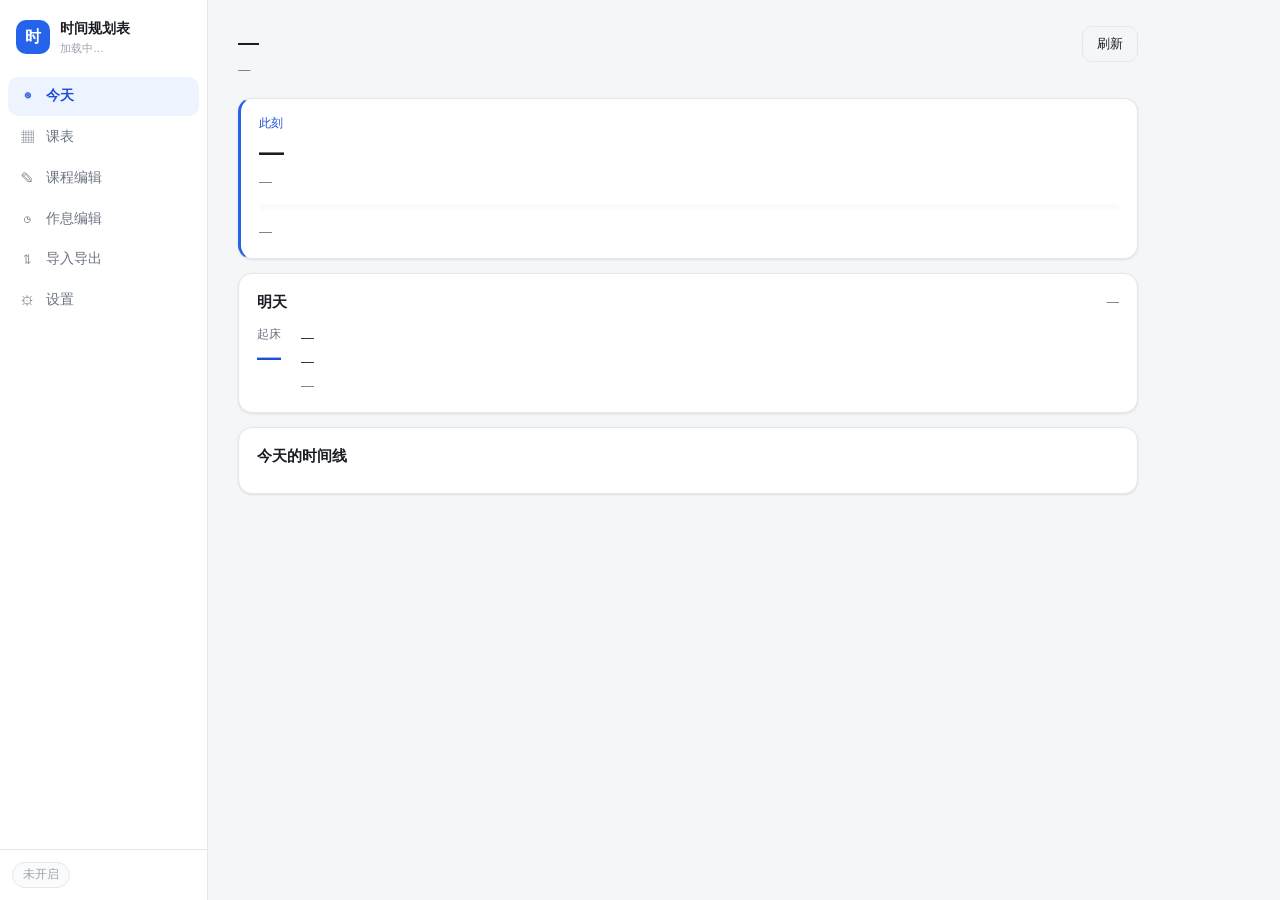
==== app/web/index.html @ 0237346d "新增：界面主题三档（跟随系统 / 始终浅色 / 始终深色） 设置页多一张「外观」卡片。之前只有「跟随系统」一条路（CSS 的 @media (prefers-color-scheme: dark)），" ====
<!DOCTYPE html>
<html lang="zh-CN">
<head>
  <meta charset="UTF-8">
  <meta name="viewport" content="width=device-width, initial-scale=1.0">
  <title>时间规划表</title>
  <link rel="stylesheet" href="style.css">
  <script>
    /* 主题的**强制档**。跟随系统是纯 CSS（@media）就成立的；只有当用户在
       设置里选了「始终浅色 / 始终深色」，才需要把这个决定推到 <html data-theme>
       上（见 style.css 顶部那段说明）。

       为什么写成「等着被调」而不是这里自己去读设置：读设置要跨桥调后端，
       那是异步的，赶不上首次绘制。所以改成 Python 在窗口就绪后调一次
       （main.py 的 _apply_theme）。

       ⚠️ 代价说清楚：选了强制档的话，启动瞬间会有一次几十毫秒的换色
       （先按系统画，再切到强制的那一档）。用「跟随系统」的人一次都不会闪 ——
       那条路完全是 CSS，不经过这里。 */
    window.__applyTheme = function (t) {
      if (t === 'light' || t === 'dark') {
        document.documentElement.setAttribute('data-theme', t);
      }
    };
  </script>
</head>
<body>

<!-- ============ 左侧导航 ============ -->
<aside class="sidebar">
  <div class="brand">
    <div class="brand-mark">时</div>
    <div class="brand-text">
      <strong>时间规划表</strong>
      <span id="brandSub">加载中…</span>
    </div>
  </div>

  <nav class="nav">
    <button class="nav-item active" data-page="today">
      <span class="nav-icon">◉</span><span>今天</span>
    </button>
    <button class="nav-item" data-page="week">
      <span class="nav-icon">▦</span><span>课表</span>
    </button>
    <button class="nav-item" data-page="courses">
      <span class="nav-icon">✎</span><span>课程编辑</span>
    </button>
    <button class="nav-item" data-page="templates">
      <span class="nav-icon">◷</span><span>作息编辑</span>
    </button>
    <button class="nav-item" data-page="data">
      <span class="nav-icon">⇅</span><span>导入导出</span>
    </button>
    <button class="nav-item" data-page="settings">
      <span class="nav-icon">⚙</span><span>设置</span>
    </button>
  </nav>

  <div class="sidebar-foot">
    <div class="pill" id="statusPill">未开启</div>
  </div>
</aside>

<!-- ============ 右侧内容 ============ -->
<main class="content">

  <!-- ---------- 今天 ---------- -->
  <section class="page active" id="page-today">
    <header class="page-head">
      <div>
        <h1 id="todayDate">—</h1>
        <p class="sub" id="todaySub">—</p>
      </div>
      <button class="btn ghost" id="btnRefreshToday">刷新</button>
    </header>

    <div class="card now-card">
      <div class="now-label">此刻</div>
      <div class="now-title" id="nowTitle">—</div>
      <div class="now-meta" id="nowMeta">—</div>
      <div class="progress"><div class="progress-fill" id="nowProgress"></div></div>
      <div class="now-next" id="nowNext">—</div>
    </div>

    <div class="card">
      <div class="card-head">
        <h2>明天</h2>
        <span class="sub" id="tomorrowHead">—</span>
      </div>
      <div class="tomorrow">
        <div class="wake">
          <span class="wake-label">起床</span>
          <span class="wake-time" id="tomorrowWake">—</span>
        </div>
        <div class="tomorrow-lines">
          <div id="tomorrowFirst">—</div>
          <div id="tomorrowCourses">—</div>
          <div class="dim" id="tomorrowLast">—</div>
        </div>
      </div>
    </div>

    <div class="card">
      <div class="card-head"><h2>今天的时间线</h2></div>
      <div class="timeline" id="timeline"></div>
    </div>
  </section>

  <!-- ---------- 课表 ---------- -->
  <section class="page" id="page-week">
    <header class="page-head">
      <div>
        <h1 id="weekTitle">—</h1>
        <p class="sub" id="weekRange">—</p>
      </div>
      <div class="week-nav">
        <button class="btn ghost" id="prevWeek">← 上一周</button>
        <button class="btn ghost" id="curWeek">回到本周</button>
        <button class="btn ghost" id="nextWeek">下一周 →</button>
      </div>
    </header>

    <div class="card">
      <div class="day-hints" id="dayHints"></div>
      <table class="grid" id="weekGrid"></table>
      <p class="hint">点有课的格子可以看完整周次和教室。空白表示这一周不上这门课。</p>
    </div>
  </section>

  <!-- ---------- 课程编辑 ---------- -->
  <section class="page" id="page-courses">
    <header class="page-head">
      <div>
        <h1>课程编辑</h1>
        <p class="sub">在这里改课表会直接写进数据文件，等价于手改 JSON，但不用记格式</p>
      </div>
      <div class="row-gap">
        <button class="btn primary" id="addCourse">+ 添加课程</button>
        <button class="btn ghost danger" id="clearCourses">清空全部</button>
        <button class="btn ghost" id="resetCourses">恢复内置</button>
      </div>
    </header>
    <div class="card">
      <div class="course-list" id="courseList"></div>
    </div>
  </section>

  <!-- ---------- 作息编辑 ---------- -->
  <section class="page" id="page-templates">
    <header class="page-head">
      <div>
        <h1>作息编辑</h1>
        <p class="sub">每一格就是一天里的一个时段。改完立刻生效，悬浮窗和今天页都会跟着变</p>
      </div>
      <button class="btn ghost" id="resetTemplates">恢复内置模板</button>
    </header>

    <div class="card">
      <div class="type-tabs" id="typeTabs"></div>
      <div class="type-info" id="typeInfo"></div>
      <div class="row-gap" style="margin-bottom: 10px;">
        <button class="btn primary" id="changeWake">改起床时间</button>
        <span class="hint" style="margin: 0; align-self: center;">
          「睡觉」和「起床、洗漱」是两格，用这个按钮一次改好
        </span>
      </div>
      <div class="block-list" id="blockList"></div>
      <button class="btn primary block-add" id="addBlock">+ 添加一格</button>
    </div>
  </section>

  <!-- ---------- 数据 ---------- -->
  <section class="page" id="page-data">
    <header class="page-head">
      <div>
        <h1>导入导出</h1>
        <p class="sub">数据是标准 JSON，手机版和电脑版通用</p>
      </div>
      <button class="btn ghost" id="openFolder">打开数据文件夹</button>
    </header>

    <div class="card">
      <h2>导出</h2>
      <p class="sub">导出后可以发给同学、备份，或者用文本编辑器改</p>
      <div class="row-gap">
        <button class="btn primary" id="exportSimple">导出课表</button>
        <button class="btn" id="exportFull">导出课表 + 作息模板</button>
        <button class="btn" id="copyJson">复制到剪贴板</button>
      </div>
    </div>

    <div class="card">
      <h2>导入</h2>
      <p class="sub">支持手机版导出的文件。导入前会先显示预览，确认后才写入</p>
      <div class="row-gap">
        <button class="btn primary" id="importFile">选择文件导入</button>
      </div>
    </div>

    <div class="card">
      <div class="card-head">
        <h2>不会写 JSON？让 AI 替你转</h2>
      </div>
      <p class="sub">
        提示词里已经填好了你当前的学期信息（名称、第 1 周周一、总周数），
        所以 AI 不会在这些地方猜错 —— 这些值错了，整张表的时间会全部错位。
      </p>
      <div class="row-gap">
        <button class="btn primary" id="copyPromptCourse">复制「课表」提示词</button>
        <button class="btn" id="copyPromptTemplate">复制「作息模板」提示词</button>
        <button class="btn" id="copyPromptFix">复制「报错修复」提示词</button>
      </div>
      <p class="hint">
        用法：复制提示词 → 贴给豆包 / DeepSeek / Kimi / ChatGPT →
        再把课表截图或文件一起发过去 → 它吐出的 JSON 存成 .json 文件 → 用上面的「选择文件导入」。
      </p>
    </div>
  </section>

  <!-- ---------- 设置 ---------- -->
  <section class="page" id="page-settings">
    <header class="page-head">
      <div>
        <h1>设置</h1>
        <p class="sub">学期信息、提醒、悬浮窗</p>
      </div>
    </header>

    <div class="card">
      <div class="card-head">
        <h2>外观</h2>
      </div>
      <div class="field-row">
        <label>主题</label>
        <select id="themePick" class="input">
          <option value="system">跟随系统</option>
          <option value="light">始终浅色</option>
          <option value="dark">始终深色</option>
        </select>
      </div>
      <p class="hint" id="themeHint">
        切换后要重启程序才生效。原因是悬浮窗和提示条的窗口底色只能在启动时定，
        中途改的话，四个圆角处会露出一圈反色的边。
      </p>
    </div>

    <div class="card">
      <div class="card-head">
        <h2>桌面悬浮窗</h2>
        <label class="switch"><input type="checkbox" id="swBall"><span></span></label>
      </div>
      <p class="sub">
        在桌面角落显示一块小卡片，随时看得到此刻在做什么、还剩多久。
      </p>
      <p class="sub" style="margin-top:8px">
        <strong>贴边自动隐藏：</strong>把卡片拖到屏幕边缘松手，它会缩成一个小方块，
        只留一个箭头在外面。鼠标移上去自动滑出来，移开又缩回去 —— 平时完全不占地方。
      </p>
      <p class="hint" style="margin-top:6px">
        · 拖到任意位置 · 单击卡片打开主窗口 · 想取消隐藏就把卡片从边缘拖回来
      </p>
    </div>

    <div class="card">
      <div class="card-head">
        <h2>课前提醒</h2>
        <div class="stepper">
          <button class="btn ghost" data-lead="-1">−</button>
          <span id="leadValue">关闭</span>
          <button class="btn ghost" data-lead="1">+</button>
        </div>
      </div>
      <p class="sub">每节课开始前若干分钟提醒一次。0 表示关闭。</p>
    </div>

    <div class="card">
      <h2>学期</h2>
      <div class="field-row">
        <label>学期名称</label>
        <input type="text" id="termName" class="input">
      </div>
      <div class="field-row">
        <label>第 1 周的周一</label>
        <input type="date" id="termStart" class="input">
      </div>
      <div class="field-row">
        <label>总周数</label>
        <input type="number" id="termWeeks" class="input" min="1" max="30">
      </div>
      <p class="hint" id="termHint"></p>
      <button class="btn primary" id="saveTerm">保存学期设置</button>
    </div>

    <div class="card">
      <div class="card-head">
        <h2>启用哪些日型</h2>
        <button class="btn ghost" id="resetDayTypes">恢复默认</button>
      </div>
      <p class="sub">
        程序每天按日历算出「今天是哪种日」，再从下面<strong>勾选的</strong>日型里挑一套模板。
        没勾的那种会落到「回落到」选的那一套上。
      </p>
      <div class="daytype-list" id="dayTypeList"></div>
      <div class="field-row">
        <label>回落到</label>
        <select id="dayTypeFallback" class="input"></select>
      </div>
      <p class="hint" id="dayTypeHint"></p>
      <button class="btn primary" id="saveDayTypes">保存日型设置</button>
    </div>

    <div class="card">
      <h2>关于</h2>
      <p class="sub">
        时间规划表 · 电脑版 v1.0<br>
        数据格式 timetable v3 —— 与手机版通用<br>
        所有数据存在本机，不联网、不上传
      </p>
    </div>
  </section>

</main>

<!-- ============ 弹窗 ============ -->
<div class="modal-mask" id="modalMask">
  <div class="modal">
    <h3 id="modalTitle">标题</h3>
    <div class="modal-body" id="modalBody"></div>
    <div class="modal-actions" id="modalActions"></div>
  </div>
</div>

<div class="toast" id="toast"></div>

<!-- 加载顺序有讲究，别随手调换：
       · core.js 必须最先 —— app.js 顶层就调了 jslog(...)
       · app.js 必须最后 —— 它的 boot() 可能在自己这一行就立刻执行
         （window.pywebview 已就绪的那条路径），那时六个页面的渲染函数
         必须已经定义好，否则 renderToday is not defined。
       · 中间六个 page 文件彼此独立，顺序随意。 -->
<script src="core.js"></script>
<script src="page-today.js"></script>
<script src="page-week.js"></script>
<script src="page-courses.js"></script>
<script src="page-templates.js"></script>
<script src="page-data.js"></script>
<script src="page-settings.js"></script>
<script src="app.js"></script>
</body>
</html>
---- app/web/style.css ----
/* ==========================================================================
   时间规划表 · 电脑版 样式

   设计原则（这几条决定了它看起来像不像「现代软件」）：

   1. 用 CSS 变量集中管颜色。改主题只改一处 —— 这也是你学过的 var(--x)。
   2. 系统字体栈。Windows 上用「微软雅黑」，Mac 上用苹方，不下载字体文件。
   3. 层次靠「背景色差 + 1px 描边」拉开，不靠重阴影。阴影多了显脏。
   4. 圆角统一 10px / 14px 两档。**统一比好看更重要** ——
      到处用不同的圆角，是最容易让界面显得廉价的细节。
   5. 过渡只用在 0.15s 的短交互上。动画长了就拖沓。
   ========================================================================== */

/* ============================ 主题 ============================
   三档：跟随系统 / 始终浅色 / 始终深色（设置页里选）。

   怎么切换的：跟随系统靠 `@media (prefers-color-scheme: dark)`，
   强制档靠 `<html data-theme="light|dark">`（启动时由 Python 推过来，
   见 core.js 的 `__applyTheme`）。

   ⚠️ 为什么**不用 JS 无条件去设 data-theme**：那样一旦 JS 没跑起来
   （语法错、脚本 404），界面就整个没了颜色 —— 而这个项目最怕的就是
   那种静默失效。现在这样，最常用的「跟随系统」纯 CSS 就成立，
   JS 挂了顶多是强制档不生效、退回跟随系统。

   ⚠️ 为什么深色那套要写两遍：`@media` 里的选择器没法和外面的合并成
   一条规则。写两遍难看，但两处的值必须一模一样 —— 改一处漏一处就是
   「强制深色和跟随系统的深色长得不一样」。 */

:root {
  --bg:            #f5f6f8;
  --surface:       #ffffff;
  --surface-2:     #fafbfc;
  --border:        #e4e7ec;
  --text:          #1a1d23;
  --text-dim:      #6b7280;
  --text-faint:    #9ca3af;
  --accent:        #2563eb;
  --accent-soft:   #eef4ff;
  --accent-text:   #1d4ed8;
  --danger:        #dc2626;
  --shadow:        0 1px 2px rgba(16, 24, 40, .04), 0 1px 3px rgba(16, 24, 40, .06);
}

/* 和颜色无关的，只写这一处 */
:root {
  --radius:        10px;
  --radius-lg:     14px;
  --sidebar-w:     208px;
}

/* 深色其一：跟随系统。`[data-theme='light']` 排除掉「用户强制了浅色」。 */
@media (prefers-color-scheme: dark) {
  :root:not([data-theme='light']) {
    --bg:          #0f1115;
    --surface:     #181b21;
    --surface-2:   #1f232a;
    --border:      #2a2f38;
    --text:        #e8eaed;
    --text-dim:    #9aa1ac;
    --text-faint:  #6b7280;
    --accent:      #60a5fa;
    --accent-soft: #1a2740;
    --accent-text: #93c5fd;
    --danger:      #f87171;
    --shadow:      0 1px 2px rgba(0, 0, 0, .3);
  }
}

/* 深色其二：设置里选了「始终深色」。
   多带一个属性选择器把优先级抬到 (0,2,0)，压过上面 :root 的 (0,1,0)。 */
:root[data-theme='dark'] {
  --bg:          #0f1115;
  --surface:     #181b21;
  --surface-2:   #1f232a;
  --border:      #2a2f38;
  --text:        #e8eaed;
  --text-dim:    #9aa1ac;
  --text-faint:  #6b7280;
  --accent:      #60a5fa;
  --accent-soft: #1a2740;
  --accent-text: #93c5fd;
  --danger:      #f87171;
  --shadow:      0 1px 2px rgba(0, 0, 0, .3);
}

/* 始终浅色：把上面的媒体查询排除掉就够了，值不用再写一遍。 */

* { box-sizing: border-box; margin: 0; padding: 0; }

body {
  display: flex;
  height: 100vh;
  overflow: hidden;
  background: var(--bg);
  color: var(--text);
  font-family: -apple-system, BlinkMacSystemFont, "Segoe UI",
               "Microsoft YaHei", "PingFang SC", "Hiragino Sans GB",
               "Helvetica Neue", Arial, sans-serif;
  font-size: 14px;
  line-height: 1.55;
  -webkit-font-smoothing: antialiased;
}

/* ============================ 侧边栏 ============================ */

.sidebar {
  width: var(--sidebar-w);
  flex: 0 0 var(--sidebar-w);
  display: flex;
  flex-direction: column;
  background: var(--surface);
  border-right: 1px solid var(--border);
}

.brand {
  display: flex;
  align-items: center;
  gap: 10px;
  padding: 18px 16px 14px;
}

.brand-mark {
  width: 34px; height: 34px;
  flex: 0 0 34px;
  display: grid;
  place-items: center;
  border-radius: var(--radius);
  background: var(--accent);
  color: #fff;
  font-weight: 700;
  font-size: 16px;
}

.brand-text { display: flex; flex-direction: column; min-width: 0; }
.brand-text strong { font-size: 14px; }
.brand-text span { font-size: 11px; color: var(--text-faint); }

.nav { flex: 1; padding: 6px 8px; overflow-y: auto; }

.nav-item {
  width: 100%;
  display: flex;
  align-items: center;
  gap: 10px;
  padding: 9px 10px;
  margin-bottom: 2px;
  border: 0;
  border-radius: var(--radius);
  background: transparent;
  color: var(--text-dim);
  font: inherit;
  font-size: 13.5px;
  text-align: left;
  cursor: pointer;
  transition: background .15s, color .15s;
}

.nav-item:hover { background: var(--surface-2); color: var(--text); }

.nav-item.active {
  background: var(--accent-soft);
  color: var(--accent-text);
  font-weight: 600;
}

.nav-icon { width: 18px; text-align: center; font-size: 13px; opacity: .85; }

.sidebar-foot { padding: 12px; border-top: 1px solid var(--border); }

.pill {
  display: inline-block;
  padding: 3px 10px;
  border-radius: 999px;
  background: var(--surface-2);
  border: 1px solid var(--border);
  color: var(--text-faint);
  font-size: 11.5px;
}

.pill.on {
  background: var(--accent-soft);
  border-color: transparent;
  color: var(--accent-text);
}

/* ============================ 内容区 ============================ */

.content { flex: 1; overflow-y: auto; padding: 26px 30px 60px; }

.page { display: none; max-width: 900px; }
.page.active { display: block; }

.page-head {
  display: flex;
  align-items: flex-start;
  justify-content: space-between;
  gap: 16px;
  margin-bottom: 18px;
}

h1 { font-size: 21px; font-weight: 650; letter-spacing: -.2px; }
h2 { font-size: 15px; font-weight: 600; }
.sub { color: var(--text-dim); font-size: 12.5px; margin-top: 2px; }
.hint { color: var(--text-faint); font-size: 12px; margin-top: 10px; line-height: 1.7; }
.dim { color: var(--text-dim); }

/* 提示语里的警告态（比如「一种日型都没勾」） */
.hint.warn { color: var(--danger, #dc2626); }

/* ---------------- 日型勾选列表 ---------------- */

.daytype-list {
  display: flex;
  flex-direction: column;
  gap: 6px;
  margin-top: 12px;
}

.daytype-item {
  display: flex;
  align-items: center;
  gap: 10px;
  padding: 9px 12px;
  border: 1px solid var(--border);
  border-radius: var(--radius);
  background: var(--surface-2);
  cursor: pointer;
}

.daytype-item:hover { border-color: var(--accent); }

.daytype-item input[type="checkbox"] {
  flex: 0 0 auto;
  width: 15px;
  height: 15px;
  accent-color: var(--accent);
  cursor: pointer;
}

.daytype-text { flex: 1; min-width: 0; }

.daytype-name { font-size: 13px; font-weight: 600; }

.daytype-wake {
  font-size: 11.5px;
  color: var(--text-dim);
  margin-top: 2px;
  font-variant-numeric: tabular-nums;
}

/* 「当前回落」那个小标记 */
.daytype-badge {
  flex: 0 0 auto;
  font-size: 11px;
  padding: 2px 8px;
  border-radius: 999px;
  background: var(--accent-soft);
  color: var(--accent-text);
  border: 1px solid var(--accent);
}

/* ---------------- 卡片 ---------------- */

.card {
  background: var(--surface);
  border: 1px solid var(--border);
  border-radius: var(--radius-lg);
  padding: 16px 18px;
  margin-bottom: 14px;
  box-shadow: var(--shadow);
}

.card-head {
  display: flex;
  align-items: center;
  justify-content: space-between;
  gap: 12px;
  margin-bottom: 4px;
}

.card > h2 { margin-bottom: 4px; }
.card > .sub + * { margin-top: 12px; }

/* ---------------- 此刻卡片 ---------------- */

.now-card { border-left: 3px solid var(--accent); }

.now-label {
  font-size: 11.5px;
  color: var(--accent-text);
  letter-spacing: .3px;
  margin-bottom: 4px;
}

.now-title { font-size: 25px; font-weight: 650; letter-spacing: -.3px; line-height: 1.25; }
.now-meta { color: var(--text-dim); font-size: 13px; margin-top: 4px; }
.now-next { color: var(--text-dim); font-size: 13px; margin-top: 12px; }

.progress {
  height: 6px;
  margin-top: 12px;
  border-radius: 999px;
  background: var(--surface-2);
  overflow: hidden;
}

.progress-fill {
  height: 100%;
  width: 0;
  border-radius: 999px;
  background: var(--accent);
  transition: width .4s ease;
}

/* ---------------- 明日预告 ---------------- */

.tomorrow { display: flex; gap: 20px; align-items: flex-start; margin-top: 12px; }
.wake { display: flex; flex-direction: column; flex: 0 0 auto; }
.wake-label { font-size: 11.5px; color: var(--text-dim); }
.wake-time { font-size: 24px; font-weight: 650; color: var(--accent-text); line-height: 1.2; }
.tomorrow-lines { display: flex; flex-direction: column; gap: 4px; font-size: 13px; padding-top: 2px; }

/* ---------------- 时间线 ---------------- */

.timeline { display: flex; flex-direction: column; margin-top: 10px; }

.tl-row {
  display: flex;
  gap: 12px;
  padding: 9px 10px;
  border-radius: var(--radius);
  transition: background .15s;
}

.tl-row:hover { background: var(--surface-2); }

.tl-row.now {
  background: var(--accent-soft);
  box-shadow: inset 0 0 0 1px var(--accent);
}

.tl-time {
  flex: 0 0 52px;
  display: flex;
  flex-direction: column;
  font-variant-numeric: tabular-nums;
}

.tl-start { font-size: 13px; font-weight: 600; }
.tl-end { font-size: 11.5px; color: var(--text-faint); }

.tl-bar { flex: 0 0 3px; border-radius: 2px; background: var(--border); }

.tl-body { flex: 1; min-width: 0; }
.tl-title { font-size: 14px; }
.tl-note { font-size: 12px; color: var(--text-dim); margin-top: 1px; }

.tl-side {
  flex: 0 0 auto;
  display: flex;
  flex-direction: column;
  align-items: flex-end;
  gap: 3px;
}

.tl-chip {
  padding: 1px 7px;
  border-radius: 999px;
  background: var(--surface-2);
  border: 1px solid var(--border);
  font-size: 11px;
  color: var(--text-dim);
  white-space: nowrap;
}

.tl-place { font-size: 11.5px; color: var(--accent-text); white-space: nowrap; }

/* ---------------- 课表网格 ---------------- */

.week-nav { display: flex; gap: 6px; }

.day-hints {
  display: flex;
  gap: 8px;
  flex-wrap: wrap;
  margin-bottom: 12px;
  font-size: 12px;
  color: var(--text-dim);
}

.day-hints span {
  padding: 2px 9px;
  border-radius: 999px;
  background: var(--surface-2);
  border: 1px solid var(--border);
}

.grid { width: 100%; border-collapse: separate; border-spacing: 4px; table-layout: fixed; }

.grid th {
  padding: 5px 2px;
  font-size: 12px;
  font-weight: 600;
  color: var(--text-dim);
  text-align: center;
}

.grid td { vertical-align: middle; }

.grid .col-time {
  width: 76px;
  padding: 6px 2px;
  text-align: center;
  font-size: 10.5px;
  line-height: 1.5;
  color: var(--text-dim);
  background: var(--surface-2);
  border-radius: var(--radius);
  font-variant-numeric: tabular-nums;
}

.grid td.cell { height: 68px; padding: 0; }

.cell-inner {
  height: 100%;
  display: flex;
  flex-direction: column;
  align-items: center;
  justify-content: center;
  gap: 1px;
  border-radius: 8px;
  background: var(--surface-2);
  border: 1px solid transparent;
  text-align: center;
  padding: 4px;
  overflow: hidden;
}

.cell-inner.has {
  background: var(--accent-soft);
  border-color: var(--accent);
  color: var(--accent-text);
  cursor: pointer;
  transition: filter .15s;
}

.cell-inner.has:hover { filter: brightness(.96); }

.cell-name {
  font-size: 11px;
  font-weight: 600;
  line-height: 1.25;
  display: -webkit-box;
  -webkit-line-clamp: 2;
  -webkit-box-orient: vertical;
  overflow: hidden;
}

.cell-place { font-size: 10px; opacity: .8; }

/* ---------------- 列表 ---------------- */

.course-list, .block-list { display: flex; flex-direction: column; gap: 6px; margin-top: 10px; }

.row {
  display: flex;
  align-items: center;
  gap: 12px;
  padding: 10px 12px;
  border: 1px solid var(--border);
  border-radius: var(--radius);
  background: var(--surface-2);
}

.row.off { opacity: .45; }

.row-main { flex: 1; min-width: 0; }
.row-title { font-size: 13.5px; font-weight: 600; }
.row-sub { font-size: 11.5px; color: var(--text-dim); margin-top: 1px; }
.row-actions { display: flex; gap: 4px; flex: 0 0 auto; }

.row-time {
  flex: 0 0 66px;
  font-size: 12px;
  font-variant-numeric: tabular-nums;
  color: var(--text-dim);
  line-height: 1.4;
}

.kind-dot {
  flex: 0 0 4px;
  align-self: stretch;
  border-radius: 2px;
  background: var(--border);
}

/* ---------------- 作息类型标签 ---------------- */

.type-tabs { display: flex; gap: 6px; flex-wrap: wrap; margin-bottom: 12px; }

.type-tab {
  padding: 6px 12px;
  border: 1px solid var(--border);
  border-radius: 999px;
  background: var(--surface);
  color: var(--text-dim);
  font: inherit;
  font-size: 12.5px;
  cursor: pointer;
  transition: all .15s;
}

.type-tab:hover { border-color: var(--accent); color: var(--accent-text); }

.type-tab.active {
  background: var(--accent);
  border-color: var(--accent);
  color: #fff;
  font-weight: 600;
}

.type-tab .dot {
  display: inline-block;
  width: 5px; height: 5px;
  margin-left: 5px;
  border-radius: 50%;
  background: currentColor;
  opacity: .7;
  vertical-align: middle;
}

.type-info {
  padding: 9px 12px;
  border-radius: var(--radius);
  background: var(--accent-soft);
  color: var(--accent-text);
  font-size: 12.5px;
  margin-bottom: 10px;
}

.block-add { margin-top: 10px; }

/* ---------------- 按钮 ---------------- */

.btn {
  padding: 7px 14px;
  border: 1px solid var(--border);
  border-radius: var(--radius);
  background: var(--surface);
  color: var(--text);
  font: inherit;
  font-size: 13px;
  cursor: pointer;
  transition: all .15s;
  white-space: nowrap;
}

.btn:hover { border-color: var(--text-faint); background: var(--surface-2); }
.btn:active { transform: translateY(.5px); }

.btn.primary {
  background: var(--accent);
  border-color: var(--accent);
  color: #fff;
  font-weight: 550;
}

.btn.primary:hover { filter: brightness(1.08); }

.btn.ghost { background: transparent; }
.btn.ghost:hover { background: var(--surface-2); }
.btn.danger { color: var(--danger); }
.btn.danger:hover { background: rgba(220, 38, 38, .08); border-color: var(--danger); }

.btn.mini { padding: 4px 9px; font-size: 12px; }

.row-gap { display: flex; gap: 8px; flex-wrap: wrap; }

/* ---------------- 表单 ---------------- */

.field-row {
  display: flex;
  align-items: center;
  gap: 12px;
  margin-top: 10px;
}

.field-row label { flex: 0 0 110px; font-size: 13px; color: var(--text-dim); }

.input {
  flex: 1;
  padding: 7px 11px;
  border: 1px solid var(--border);
  border-radius: var(--radius);
  background: var(--surface);
  color: var(--text);
  font: inherit;
  font-size: 13px;
  transition: border-color .15s;
}

.input:focus { outline: none; border-color: var(--accent); }

.field-grid { display: grid; grid-template-columns: 1fr 1fr; gap: 10px; margin-top: 12px; }
.field-grid .full { grid-column: 1 / -1; }
.field-grid label { display: block; font-size: 12px; color: var(--text-dim); margin-bottom: 3px; }
.field-grid .input { width: 100%; }

/* ---------------- 开关 ---------------- */

.switch { position: relative; display: inline-block; width: 42px; height: 24px; flex: 0 0 42px; }
.switch input { opacity: 0; width: 0; height: 0; }

.switch span {
  position: absolute;
  inset: 0;
  border-radius: 999px;
  background: var(--border);
  cursor: pointer;
  transition: background .2s;
}

.switch span::before {
  content: "";
  position: absolute;
  width: 18px; height: 18px;
  left: 3px; top: 3px;
  border-radius: 50%;
  background: #fff;
  transition: transform .2s;
  box-shadow: 0 1px 3px rgba(0, 0, 0, .2);
}

.switch input:checked + span { background: var(--accent); }
.switch input:checked + span::before { transform: translateX(18px); }

/* ---------------- 步进器 ---------------- */

.stepper { display: flex; align-items: center; gap: 6px; }
.stepper span { min-width: 54px; text-align: center; font-size: 13px; font-weight: 600; color: var(--accent-text); }

/* ---------------- 弹窗 ---------------- */

.modal-mask {
  position: fixed;
  inset: 0;
  display: none;
  align-items: center;
  justify-content: center;
  background: rgba(15, 17, 21, .5);
  backdrop-filter: blur(2px);
  z-index: 100;
}

.modal-mask.show { display: flex; }

.modal {
  width: min(560px, calc(100vw - 48px));
  max-height: calc(100vh - 80px);
  display: flex;
  flex-direction: column;
  padding: 20px 22px;
  border-radius: var(--radius-lg);
  background: var(--surface);
  box-shadow: 0 12px 40px rgba(0, 0, 0, .25);
}

.modal h3 { font-size: 16px; margin-bottom: 10px; }

.modal-body {
  flex: 1;
  overflow-y: auto;
  font-size: 13px;
  line-height: 1.7;
  color: var(--text-dim);
  white-space: pre-wrap;
  word-break: break-word;
}

.modal-actions {
  display: flex;
  justify-content: flex-end;
  gap: 8px;
  margin-top: 16px;
}

/* ---------------- 提示条 ---------------- */

.toast {
  position: fixed;
  left: 50%;
  bottom: 28px;
  transform: translate(-50%, 20px);
  padding: 10px 18px;
  border-radius: var(--radius);
  background: var(--text);
  color: var(--bg);
  font-size: 13px;
  opacity: 0;
  pointer-events: none;
  transition: opacity .2s, transform .2s;
  z-index: 200;
  max-width: 70vw;
}

.toast.show { opacity: 1; transform: translate(-50%, 0); }

/* ---------------- 可滚动的提示词框 ---------------- */

.prompt-box {
  max-height: 300px;
  overflow: auto;
  margin-top: 12px;
  padding: 12px;
  border: 1px solid var(--border);
  border-radius: var(--radius);
  background: var(--surface-2);
  font-family: ui-monospace, "Cascadia Code", Consolas, monospace;
  font-size: 11px;
  line-height: 1.6;
  white-space: pre-wrap;
  word-break: break-word;
  color: var(--text);
  user-select: text;
}

/* 滚动条：默认的太宽，会显得很笨重 */
::-webkit-scrollbar { width: 10px; height: 10px; }
::-webkit-scrollbar-thumb {
  background: var(--border);
  border: 3px solid transparent;
  background-clip: content-box;
  border-radius: 99px;
}
::-webkit-scrollbar-thumb:hover { background: var(--text-faint); background-clip: content-box; }
::-webkit-scrollbar-track { background: transparent; }
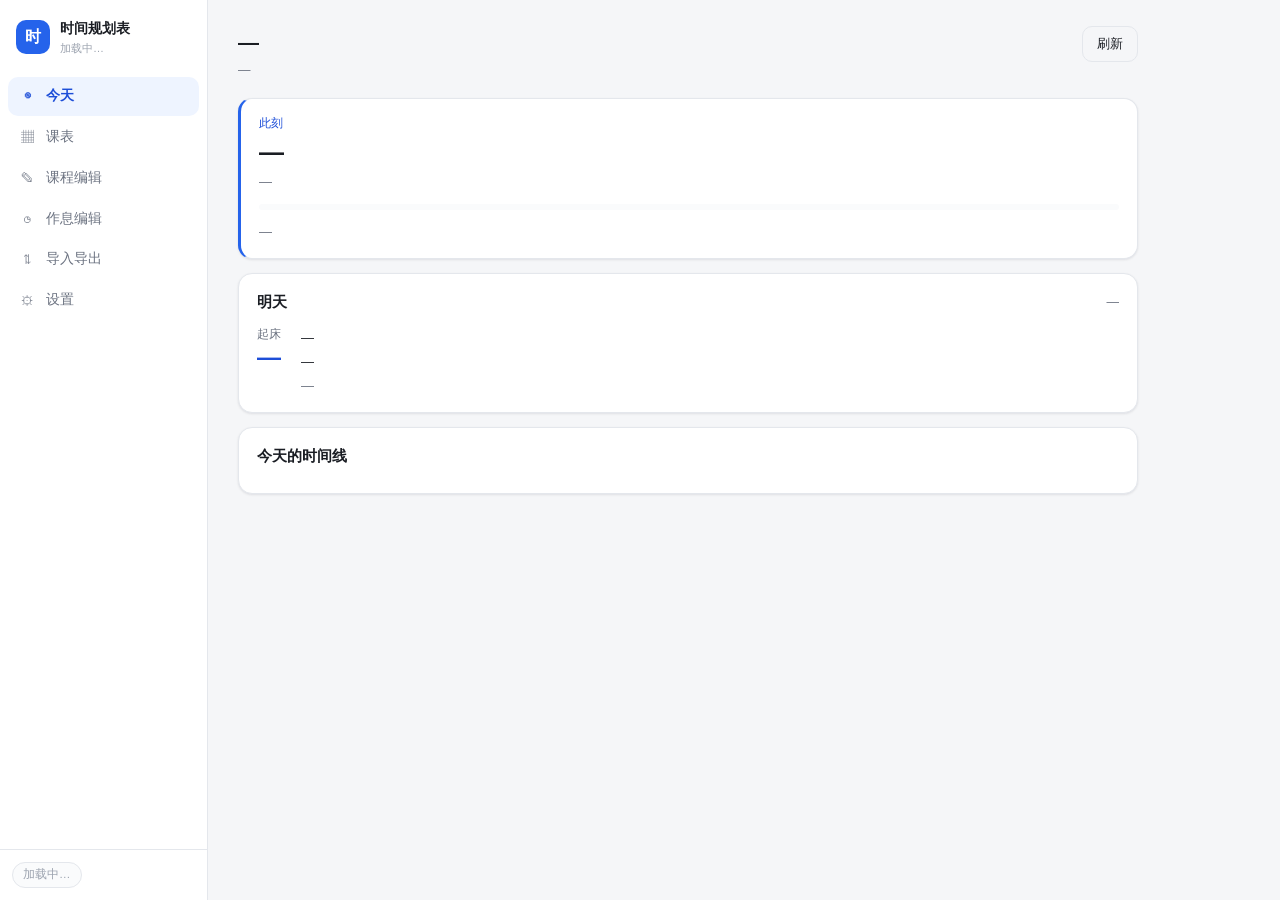
==== commit 53780bf3: "新增：假期自动识别 —— 没课的工作日自动按休息日过 - 引擎新增 DayType.REST：工作日全天没课 → 「无课 · 休息日」   （09:00 自然醒、无固定日程、无晚自修）；REST 由引" ====
--- a/app/web/index.html
+++ b/app/web/index.html
@@ -58,7 +58,8 @@
   </nav>
 
   <div class="sidebar-foot">
-    <div class="pill" id="statusPill">未开启</div>
+    <!-- 不只是状态显示 —— 它本身就是悬浮窗的开关，点一下切换（见 app.js）。 -->
+    <button class="pill" id="statusPill" type="button" title="点击开启桌面悬浮窗">加载中…</button>
   </div>
 </aside>
 
@@ -313,7 +314,10 @@
     <div class="card">
       <h2>关于</h2>
       <p class="sub">
-        时间规划表 · 电脑版 v1.0<br>
+        <!-- 版本号别写死在这里 —— 它由 app.js 的 boot() 从后端填进来
+             （唯一来源是 app/__init__.py）。写死已经漂移过一次：
+             程序到 2.0 的时候这里还是 v1.0。 -->
+        <span id="aboutVersion">时间规划表 · 电脑版</span><br>
         数据格式 timetable v3 —— 与手机版通用<br>
         所有数据存在本机，不联网、不上传
       </p>
--- a/app/web/style.css
+++ b/app/web/style.css
@@ -175,6 +175,7 @@
   background: var(--surface-2);
   border: 1px solid var(--border);
   color: var(--text-faint);
+  font: inherit;               /* button 不自动继承字体，这里统一接管 */
   font-size: 11.5px;
 }
 
@@ -183,6 +184,15 @@
   border-color: transparent;
   color: var(--accent-text);
 }
+
+/* #statusPill 是 <button> —— 它本身就是悬浮窗的开关，点一下切换
+   （绑定见 app.js 的 bindEvents）。手型和 hover 描边提示「可以按」；
+   hover 优先级压过 .pill.on 的透明描边，开/关两态都有反馈。 */
+button.pill {
+  cursor: pointer;
+  transition: border-color .15s, color .15s;
+}
+button.pill:hover { border-color: var(--accent); }
 
 /* ============================ 内容区 ============================ */
 
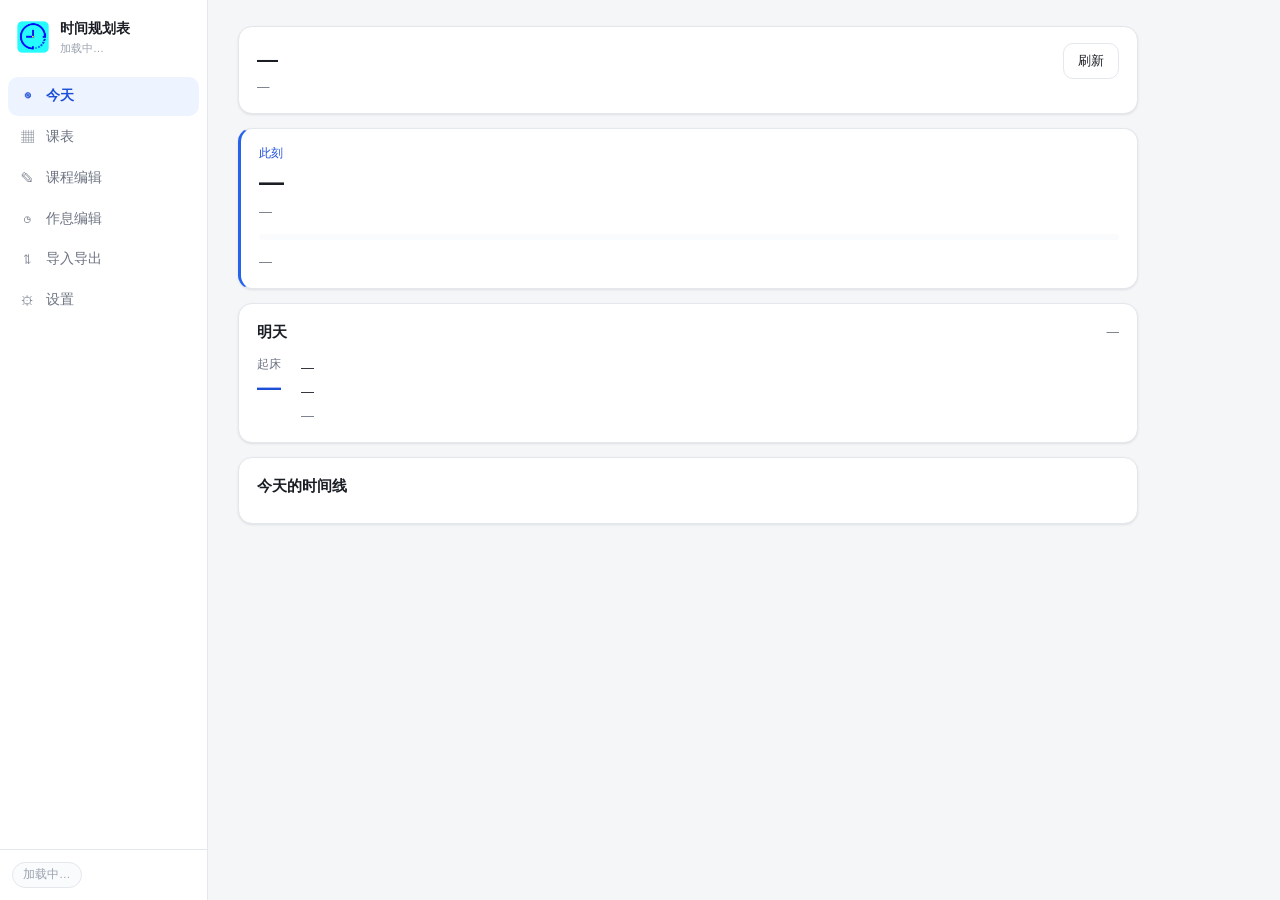
==== commit e3ce12e7: "v2.2 工作区基线：优化重构前快照 - .gitignore 追加 .zcode/（AI 工具会话数据，机器生成物不进库） - 此提交是「优化项目」系列改动前的完整基线，测试 428 用例全绿" ====
--- a/app/web/index.html
+++ b/app/web/index.html
@@ -22,6 +22,36 @@
         document.documentElement.setAttribute('data-theme', t);
       }
     };
+
+    /* 自定义外观（主色调 / 卡片透明度 / 背景图文字）。色值由 Python 按当前
+       深浅档算好推过来（app/skin.py），这里只管把 CSS 变量设上 —— 值是 null
+       就摘掉，摘掉即回到样式表里的默认色。「恢复默认」靠的就是摘，不是把
+       某个特定颜色当成默认再抄一份。
+
+       全部设在根上：背景图铺满整个窗口（body，见 app.js），半透明底色和
+       文字颜色自然也要全局生效 —— 图到哪，文字就跟到哪。
+
+       ⚠️ 只在主窗口用：半透明卡片在悬浮窗上会露出创建时定死的窗口底色
+       （圆角处一圈实色），所以悬浮窗只接收主色调（__applyAccent）。 */
+    window.__applySkin = function (s) {
+      if (!s) return;
+      var root = document.documentElement.style;
+      function set(name, v) {
+        if (v) root.setProperty(name, v); else root.removeProperty(name);
+      }
+      set('--accent', s.accent);
+      set('--accent-soft', s.accentSoft);
+      set('--accent-text', s.accentText);
+      set('--surface', s.surface);
+      set('--surface-2', s.surface2);
+      set('--sidebar', s.sidebar);
+      set('--sidebar-2', s.sidebar2);
+      set('--text', s.text);
+      set('--text-dim', s.textDim);
+      set('--text-faint', s.textFaint);
+      set('--border', s.border);
+      set('--danger', s.danger);
+    };
   </script>
 </head>
 <body>
@@ -29,7 +59,10 @@
 <!-- ============ 左侧导航 ============ -->
 <aside class="sidebar">
   <div class="brand">
-    <div class="brand-mark">时</div>
+    <!-- 和托盘/标题栏/exe 同一张图标。页面由 pywebview 内置 HTTP 服务托管，
+         服务根目录就是 web/，所以这里直接引同目录的 icon.png
+         （由 tools/gen_icon.py 与 assets 那份一起生成） -->
+    <img class="brand-mark" src="icon.png" alt="时间规划表图标">
     <div class="brand-text">
       <strong>时间规划表</strong>
       <span id="brandSub">加载中…</span>
@@ -240,10 +273,55 @@
           <option value="dark">始终深色</option>
         </select>
       </div>
-      <p class="hint" id="themeHint">
-        切换后要重启程序才生效。原因是悬浮窗和提示条的窗口底色只能在启动时定，
-        中途改的话，四个圆角处会露出一圈反色的边。
-      </p>
+      <p class="hint" id="themeHint">切换后重启程序生效。</p>
+
+      <div class="field-row" style="margin-top: 18px;">
+        <label>主色调</label>
+        <div class="row-gap" id="accentRow" style="align-items: center;">
+          <!-- 色板圆点由 page-settings.js 填充；取色器随时可以自定义 -->
+          <input type="color" id="accentPick" value="#2563eb" title="自定义颜色">
+          <button class="btn mini" id="accentReset" type="button">默认</button>
+        </div>
+      </div>
+      <p class="hint">按钮、进度条等点缀色，改完立即生效。</p>
+
+      <div class="field-row">
+        <label>背景图片</label>
+        <div class="row-gap">
+          <button class="btn" id="bgChoose" type="button">选择图片…</button>
+          <button class="btn ghost" id="bgClear" type="button">不使用</button>
+        </div>
+      </div>
+      <p class="hint">图片只存本机，铺满整个窗口（悬浮窗不受影响）。</p>
+
+      <div class="field-row">
+        <label>背景暗化</label>
+        <input type="range" id="bgDim" min="0" max="80" step="5" value="0">
+        <span class="dim" id="bgDimValue" style="flex: 0 0 42px; text-align: right;">0%</span>
+      </div>
+
+      <div class="field-row" style="margin-top: 18px;">
+        <label>文字颜色</label>
+        <div class="row-gap" id="textColorRow" style="align-items: center;">
+          <!-- 色板圆点由 page-settings.js 填充；取色器随时可以自定义 -->
+          <input type="color" id="textPick" value="#ffffff" title="自定义文字颜色">
+          <button class="btn mini" id="textReset" type="button">默认</button>
+        </div>
+      </div>
+      <p class="hint" id="textColorHint">
+        深色图配浅色文字；选浅色时卡片底色会自动换成深色半透明。没开背景图时不生效。
+      </p>
+
+      <div class="field-row">
+        <label>卡片不透明度</label>
+        <input type="range" id="cardOpacity" min="30" max="100" step="5" value="100">
+        <span class="dim" id="cardOpacityValue" style="flex: 0 0 42px; text-align: right;">100%</span>
+      </div>
+      <div class="field-row">
+        <label>侧栏不透明度</label>
+        <input type="range" id="sidebarOpacity" min="30" max="100" step="5" value="100">
+        <span class="dim" id="sidebarOpacityValue" style="flex: 0 0 42px; text-align: right;">100%</span>
+      </div>
     </div>
 
     <div class="card">
@@ -251,12 +329,9 @@
         <h2>桌面悬浮窗</h2>
         <label class="switch"><input type="checkbox" id="swBall"><span></span></label>
       </div>
-      <p class="sub">
-        在桌面角落显示一块小卡片，随时看得到此刻在做什么、还剩多久。
-      </p>
+      <p class="sub">在桌面角落显示一块小卡片，随时看得到此刻在做什么、还剩多久。</p>
       <p class="sub" style="margin-top:8px">
-        <strong>贴边自动隐藏：</strong>把卡片拖到屏幕边缘松手，它会缩成一个小方块，
-        只留一个箭头在外面。鼠标移上去自动滑出来，移开又缩回去 —— 平时完全不占地方。
+        贴边自动隐藏：拖到屏幕边缘缩成小方块，鼠标移上去自动滑出。
       </p>
       <p class="hint" style="margin-top:6px">
         · 拖到任意位置 · 单击卡片打开主窗口 · 想取消隐藏就把卡片从边缘拖回来
@@ -299,7 +374,7 @@
         <button class="btn ghost" id="resetDayTypes">恢复默认</button>
       </div>
       <p class="sub">
-        程序每天按日历算出「今天是哪种日」，再从下面<strong>勾选的</strong>日型里挑一套模板。
+        程序按日历算出今天是哪种日，从下面<strong>勾选的</strong>日型里挑一套模板。
         没勾的那种会落到「回落到」选的那一套上。
       </p>
       <div class="daytype-list" id="dayTypeList"></div>
--- a/app/web/style.css
+++ b/app/web/style.css
@@ -47,6 +47,13 @@
   --radius:        10px;
   --radius-lg:     14px;
   --sidebar-w:     208px;
+}
+
+/* 侧栏底色默认跟卡片同一套（回退引用的是变量的**当前值**，皮肤覆盖
+   `--sidebar` 自身时才分开 —— 两组覆盖必须同给同不给，见 skin.main_payload）*/
+:root {
+  --sidebar:       var(--surface);
+  --sidebar-2:     var(--surface-2);
 }
 
 /* 深色其一：跟随系统。`[data-theme='light']` 排除掉「用户强制了浅色」。 */
@@ -109,7 +116,7 @@
   flex: 0 0 var(--sidebar-w);
   display: flex;
   flex-direction: column;
-  background: var(--surface);
+  background: var(--sidebar);
   border-right: 1px solid var(--border);
 }
 
@@ -120,16 +127,12 @@
   padding: 18px 16px 14px;
 }
 
+/* 左上角的品牌图标：就是应用的 icon.png（和托盘/标题栏/exe 同一张），
+   圆角和配色都画在素材里，这里只管尺寸和不被压缩。 */
 .brand-mark {
   width: 34px; height: 34px;
   flex: 0 0 34px;
-  display: grid;
-  place-items: center;
-  border-radius: var(--radius);
-  background: var(--accent);
-  color: #fff;
-  font-weight: 700;
-  font-size: 16px;
+  object-fit: contain;
 }
 
 .brand-text { display: flex; flex-direction: column; min-width: 0; }
@@ -156,7 +159,7 @@
   transition: background .15s, color .15s;
 }
 
-.nav-item:hover { background: var(--surface-2); color: var(--text); }
+.nav-item:hover { background: var(--sidebar-2); color: var(--text); }
 
 .nav-item.active {
   background: var(--accent-soft);
@@ -172,7 +175,7 @@
   display: inline-block;
   padding: 3px 10px;
   border-radius: 999px;
-  background: var(--surface-2);
+  background: var(--sidebar-2);
   border: 1px solid var(--border);
   color: var(--text-faint);
   font: inherit;               /* button 不自动继承字体，这里统一接管 */
@@ -206,7 +209,14 @@
   align-items: flex-start;
   justify-content: space-between;
   gap: 16px;
-  margin-bottom: 18px;
+  /* 标题栏本身就是一张卡片：底色/描边/圆角/阴影与 .card 完全一致 ——
+     背景图模式下，标题也坐在半透明卡片上，不再直接压在图上 */
+  margin-bottom: 14px;
+  padding: 16px 18px;
+  background: var(--surface);
+  border: 1px solid var(--border);
+  border-radius: var(--radius-lg);
+  box-shadow: var(--shadow);
 }
 
 h1 { font-size: 21px; font-weight: 650; letter-spacing: -.2px; }
@@ -420,7 +430,7 @@
 
 .grid .col-time {
   width: 76px;
-  padding: 6px 2px;
+  padding: 4px 2px;
   text-align: center;
   font-size: 10.5px;
   line-height: 1.5;
@@ -430,7 +440,12 @@
   font-variant-numeric: tabular-nums;
 }
 
-.grid td.cell { height: 68px; padding: 0; }
+.grid td.cell { height: 45px; padding: 0; }
+
+/* 行高统一钉在 45px：被连堂课跨住的行自己没有格子（rowspan 盖住了），
+   不钉的话会缩到时间标签的高度（39.5px），行距就参差了 ——
+   空格合并后铺的虚线分隔也要按这个节奏对位。 */
+.grid tbody tr { height: 45px; }
 
 .cell-inner {
   height: 100%;
@@ -457,6 +472,16 @@
 
 .cell-inner.has:hover { filter: brightness(.96); }
 
+/* 合并的大空格：子行等分铺满，行间 4px 间距 + 淡虚线，复刻合并前的
+   「45px 格 + 4px 间距」节奏 —— 虚线正好落在真实行界上（span 内部
+   每个边界 = 49k px），对着左侧节次栏能数出空档是第几节。
+   个别行被两行课名撑高时边界会偏一两个像素，淡线无感。 */
+.cell-inner.gap-run { padding: 0; border: 0; justify-content: flex-start; gap: 4px; }
+
+.cell-inner.gap-run .gap-row { flex: 1 1 0; width: 100%; box-sizing: border-box; }
+
+.cell-inner.gap-run .gap-row + .gap-row { border-top: 1px dashed var(--border); }
+
 .cell-name {
   font-size: 11px;
   font-weight: 600;
@@ -616,6 +641,60 @@
 .field-grid .full { grid-column: 1 / -1; }
 .field-grid label { display: block; font-size: 12px; color: var(--text-dim); margin-bottom: 3px; }
 .field-grid .input { width: 100%; }
+
+/* ---------------- 自定义外观控件 ---------------- */
+
+/* 滑杆：accent-color 让轨道和滑块直接吃主题的点缀色，不用自己画 */
+input[type='range'] {
+  flex: 1;
+  min-width: 0;
+  accent-color: var(--accent);
+  cursor: pointer;
+}
+input[type='range']:disabled { cursor: default; opacity: .5; }
+
+/* 取色器：浏览器默认那圈内边距太宽，收齐一点和 .input 一致 */
+input[type='color'] {
+  width: 46px;
+  height: 31px;
+  padding: 2px 3px;
+  border: 1px solid var(--border);
+  border-radius: var(--radius);
+  background: var(--surface);
+  cursor: pointer;
+}
+input[type='color']::-webkit-color-swatch-wrapper { padding: 0; }
+input[type='color']::-webkit-color-swatch { border: none; border-radius: 6px; }
+
+/* 主色调的快捷色板圆点。当前选中的那颗用文字色描边 ——
+   用 accent 描边会在「恰好选中同色」时看不见 */
+.swatch {
+  width: 24px;
+  height: 24px;
+  padding: 0;
+  border: 2px solid transparent;
+  border-radius: 50%;
+  cursor: pointer;
+  transition: transform .15s, border-color .15s;
+}
+.swatch:hover { transform: scale(1.12); }
+.swatch.active { border-color: var(--text); }
+.swatch:disabled { opacity: .35; cursor: default; }
+.swatch:disabled:hover { transform: none; }
+
+/* 文字颜色的色板里有白色和深色 —— 实色圆点会「隐身」在卡片上：白色隐于
+   浅色卡片，深色隐于深色卡片（开了文字颜色后的配对档）。一圈 text-faint
+   的内描边两头都衬得出来（这个变量会跟着配对翻档）。 */
+#textColorRow .swatch { box-shadow: inset 0 0 0 1px var(--text-faint); }
+
+/* 背景图模式：background-image 由 JS 内联设在 body 上（要和暗化遮罩
+   合成一条值，只能在 JS 拼），这里只管铺满、居中、不随滚动 */
+body.has-bg {
+  background-size: cover;
+  background-position: center;
+  background-repeat: no-repeat;
+  background-attachment: fixed;
+}
 
 /* ---------------- 开关 ---------------- */
 
@@ -704,9 +783,14 @@
   transform: translate(-50%, 20px);
   padding: 10px 18px;
   border-radius: var(--radius);
-  background: var(--text);
-  color: var(--bg);
+  /* 不能用「background: var(--text) + color: var(--bg)」的反白配色 ——
+     文字颜色被覆盖成浅色时（深色图配白字），反白就成了白底白字。
+     跟卡片同一套配色：底色跟深浅配对翻档，字永远压得住。 */
+  background: var(--surface);
+  border: 1px solid var(--border);
+  color: var(--text);
   font-size: 13px;
+  box-shadow: var(--shadow);
   opacity: 0;
   pointer-events: none;
   transition: opacity .2s, transform .2s;
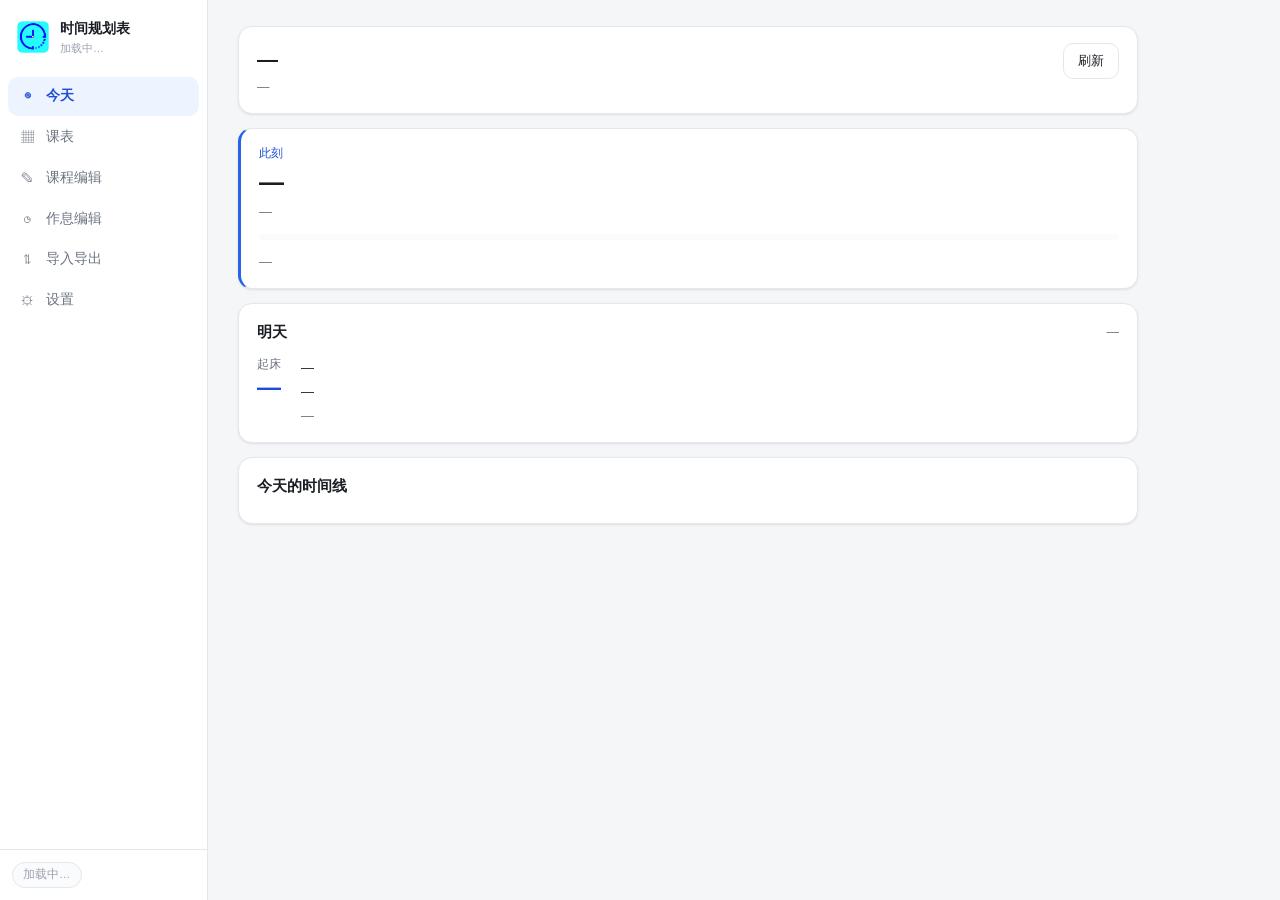
==== commit 758888f3: "作息编辑重设计②：时间轴+列表双视图，编辑会话式交互 全新交互（page-templates.js 重写，210→约 600 行）： - 24 小时竖向时间轴：格子按分钟比例着色（KIND_COLOR" ====
--- a/app/web/index.html
+++ b/app/web/index.html
@@ -185,7 +185,7 @@
     <header class="page-head">
       <div>
         <h1>作息编辑</h1>
-        <p class="sub">每一格就是一天里的一个时段。改完立刻生效，悬浮窗和今天页都会跟着变</p>
+        <p class="sub">左边是这一天的时间轴：拖格子边缘调时间、在空档处拖出新格子、拖虚线改起床；右边点一行就地改。改完点「保存」才生效</p>
       </div>
       <button class="btn ghost" id="resetTemplates">恢复内置模板</button>
     </header>
@@ -193,14 +193,24 @@
     <div class="card">
       <div class="type-tabs" id="typeTabs"></div>
       <div class="type-info" id="typeInfo"></div>
-      <div class="row-gap" style="margin-bottom: 10px;">
-        <button class="btn primary" id="changeWake">改起床时间</button>
-        <span class="hint" style="margin: 0; align-self: center;">
-          「睡觉」和「起床、洗漱」是两格，用这个按钮一次改好
-        </span>
-      </div>
-      <div class="block-list" id="blockList"></div>
-      <button class="btn primary block-add" id="addBlock">+ 添加一格</button>
+      <div class="tpl-toolbar">
+        <button class="btn" id="copyTemplate">从另一套复制…</button>
+        <button class="btn" id="changeWake">改起床时间</button>
+        <span class="spacer"></span>
+        <button class="btn mini" id="undoEdit" disabled>撤销</button>
+        <button class="btn mini" id="discardEdit" disabled>放弃</button>
+        <button class="btn primary" id="saveTemplate" disabled>保存</button>
+      </div>
+      <div class="tpl-editor">
+        <div class="tl-wrap">
+          <div class="tl-canvas" id="tlCanvas"></div>
+        </div>
+        <div class="tpl-right">
+          <div class="block-list" id="blockList"></div>
+          <button class="btn primary block-add" id="addBlock">+ 添加一格</button>
+        </div>
+      </div>
+      <p class="hint tpl-status" id="tplStatus"></p>
     </div>
   </section>
 
@@ -375,7 +385,8 @@
       </div>
       <p class="sub">
         程序按日历算出今天是哪种日，从下面<strong>勾选的</strong>日型里挑一套模板。
-        没勾的那种会落到「回落到」选的那一套上。
+        没勾的那种会落到「回落到」选的那一套上；标着「自动」的休息日
+        （无课的工作日）永远生效，不用勾。「改名」给日型起自己的名字。
       </p>
       <div class="daytype-list" id="dayTypeList"></div>
       <div class="field-row">
@@ -393,7 +404,7 @@
              （唯一来源是 app/__init__.py）。写死已经漂移过一次：
              程序到 2.0 的时候这里还是 v1.0。 -->
         <span id="aboutVersion">时间规划表 · 电脑版</span><br>
-        数据格式 timetable v3 —— 与手机版通用<br>
+        数据格式 timetable v4 —— 与手机版通用（v3 老文件照常导入）<br>
         所有数据存在本机，不联网、不上传
       </p>
     </div>
--- a/app/web/style.css
+++ b/app/web/style.css
@@ -576,6 +576,149 @@
 
 .block-add { margin-top: 10px; }
 
+/* ---------------- 时间轴 + 行内编辑（新一代作息编辑） ---------------- */
+
+/* 工具栏：复制 / 改起床 靠左，撤销/放弃/保存 靠右 */
+.tpl-toolbar {
+  display: flex;
+  align-items: center;
+  gap: 8px;
+  margin-bottom: 12px;
+}
+.tpl-toolbar .spacer { flex: 1; }
+
+/* 左右分栏：窄条时间轴 + 列表 */
+.tpl-editor { display: flex; gap: 14px; align-items: stretch; }
+.tl-wrap { flex: 0 0 128px; }
+.tpl-right { flex: 1; min-width: 0; display: flex; flex-direction: column; }
+
+/* 24 小时画布：整点刻度线用渐变画，子元素全部绝对定位 */
+.tl-canvas {
+  position: relative;
+  height: 672px;              /* 24h × 28px/h */
+  border: 1px solid var(--border);
+  border-radius: var(--radius);
+  background:
+    repeating-linear-gradient(
+      to bottom,
+      transparent 0 calc(100% / 24 - 1px),
+      var(--border) calc(100% / 24 - 1px) calc(100% / 24));
+  overflow: hidden;
+  touch-action: none;         /* 拖拽期间别让页面抢走手势 */
+}
+
+.tl-hour {
+  position: absolute;
+  left: 4px;
+  transform: translateY(-50%);
+  font-size: 9.5px;
+  color: var(--text-faint);
+  font-variant-numeric: tabular-nums;
+  pointer-events: none;
+}
+
+/* 一格：高度按分钟比例，底色 = 性质色 */
+.tl-block {
+  position: absolute;
+  left: 26px;
+  right: 8px;
+  border-radius: 5px;
+  overflow: hidden;
+  cursor: pointer;
+  box-shadow: inset 0 0 0 1px rgba(0, 0, 0, .18);
+}
+.tl-block .tl-t {
+  font-size: 10px;
+  line-height: 1.5;
+  padding: 0 5px;
+  color: #fff;
+  text-shadow: 0 1px 2px rgba(0, 0, 0, .55);
+  white-space: nowrap;
+  overflow: hidden;
+  text-overflow: ellipsis;
+  pointer-events: none;
+}
+.tl-block.sel { outline: 2px solid var(--accent); outline-offset: -1px; z-index: 3; }
+.tl-block.conflict { outline: 2px solid var(--danger); outline-offset: -1px; z-index: 2; }
+.tl-block.creating { opacity: .55; pointer-events: none; }
+
+/* 上下边缘的调时手柄 */
+.tl-h { position: absolute; left: 0; right: 0; height: 7px; cursor: ns-resize; }
+.tl-h.top { top: 0; }
+.tl-h.bottom { bottom: 0; }
+.tl-h:hover, .tl-h.dragging { background: rgba(255, 255, 255, .4); }
+
+/* 空档：斜纹占位，可以从这里拖出新格子 */
+.tl-gap {
+  position: absolute;
+  left: 26px;
+  right: 8px;
+  border-radius: 5px;
+  background: repeating-linear-gradient(
+    45deg,
+    transparent 0 6px,
+    var(--border) 6px 7px);
+  opacity: .55;
+  cursor: crosshair;
+}
+
+/* 起床线：虚线 + 小标签 */
+.tl-wake {
+  position: absolute;
+  left: 4px;
+  right: 4px;
+  border-top: 2px dashed var(--accent);
+  cursor: ns-resize;
+  z-index: 5;
+}
+.tl-wake.locked { cursor: help; opacity: .55; }
+.tl-wlabel {
+  position: absolute;
+  right: 2px;
+  top: -9px;
+  font-size: 10px;
+  line-height: 17px;
+  padding: 0 6px;
+  border-radius: 999px;
+  background: var(--accent);
+  color: #fff;
+  pointer-events: none;
+  white-space: nowrap;
+}
+
+/* 拖拽时的时刻气泡 */
+.tl-tip {
+  position: absolute;
+  left: 30px;
+  right: 10px;
+  transform: translateY(-50%);
+  text-align: center;
+  font-size: 11px;
+  font-variant-numeric: tabular-nums;
+  background: var(--accent);
+  color: #fff;
+  border-radius: 4px;
+  padding: 1px 4px;
+  pointer-events: none;
+  z-index: 9;
+}
+
+/* 列表：选中行高亮；行内编辑器贴在选中行下方 */
+.row { cursor: pointer; }
+.row.sel { border-color: var(--accent); background: var(--accent-soft); }
+
+.row-editor {
+  border: 1px solid var(--accent);
+  border-radius: var(--radius);
+  background: var(--surface-2);
+  padding: 10px 12px;
+  cursor: default;
+}
+.row-editor-actions { display: flex; gap: 6px; margin-top: 8px; }
+
+.tpl-status { margin-top: 12px; }
+.danger-text { color: var(--danger); }
+
 /* ---------------- 按钮 ---------------- */
 
 .btn {
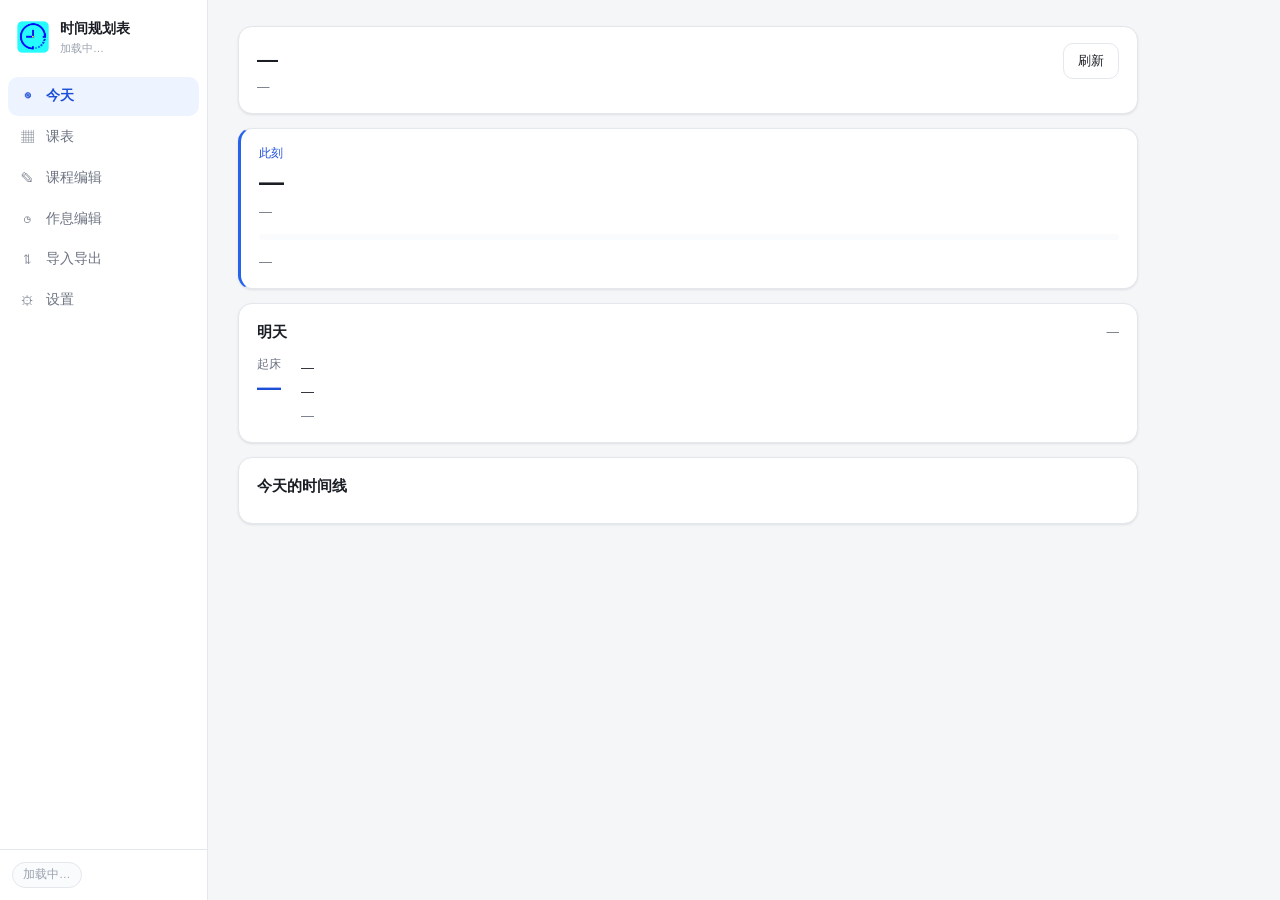
==== commit 0a0fee14: "v5 数据引擎：日型可创建/删除 + 星期映射 + 早八优先层 日型从「固定 7 槽位 + 启用/回落策略」升级为**可管理配置**：  - DayTypeConfig（types / weekday" ====
--- a/app/web/index.html
+++ b/app/web/index.html
@@ -380,21 +380,25 @@
 
     <div class="card">
       <div class="card-head">
-        <h2>启用哪些日型</h2>
+        <h2>星期怎么排</h2>
         <button class="btn ghost" id="resetDayTypes">恢复默认</button>
       </div>
       <p class="sub">
-        程序按日历算出今天是哪种日，从下面<strong>勾选的</strong>日型里挑一套模板。
-        没勾的那种会落到「回落到」选的那一套上；标着「自动」的休息日
-        （无课的工作日）永远生效，不用勾。「改名」给日型起自己的名字。
-      </p>
+        每一天用哪套作息由<strong>星期映射</strong>决定（改动即生效）；
+        有早八的工作日优先用「早八日型」。标着「自动」的休息日
+        （工作日全天没课）由引擎判定，永远生效、不参与映射。
+        日型可以自己新建、删除、改名 —— 点行尾的「编辑」。
+      </p>
+      <div class="field-row">
+        <label>早八日型</label>
+        <select id="earlyTypeSel" class="input"></select>
+      </div>
+      <div class="weekday-map" id="weekdayMap"></div>
       <div class="daytype-list" id="dayTypeList"></div>
-      <div class="field-row">
-        <label>回落到</label>
-        <select id="dayTypeFallback" class="input"></select>
+      <div class="row-gap" style="margin-top: 10px;">
+        <button class="btn" id="addDayType">＋ 新建日型</button>
       </div>
       <p class="hint" id="dayTypeHint"></p>
-      <button class="btn primary" id="saveDayTypes">保存日型设置</button>
     </div>
 
     <div class="card">
@@ -404,7 +408,7 @@
              （唯一来源是 app/__init__.py）。写死已经漂移过一次：
              程序到 2.0 的时候这里还是 v1.0。 -->
         <span id="aboutVersion">时间规划表 · 电脑版</span><br>
-        数据格式 timetable v4 —— 与手机版通用（v3 老文件照常导入）<br>
+        数据格式 timetable v5 —— 与手机版通用（v3/v4 老文件照常导入）<br>
         所有数据存在本机，不联网、不上传
       </p>
     </div>
--- a/app/web/style.css
+++ b/app/web/style.css
@@ -719,6 +719,54 @@
 .tpl-status { margin-top: 12px; }
 .danger-text { color: var(--danger); }
 
+/* ---------------- 日型管理（v5） ---------------- */
+
+/* 星期映射：七行下拉，两列布局省纵向空间 */
+.weekday-map {
+  display: grid;
+  grid-template-columns: 1fr 1fr;
+  gap: 6px 14px;
+  margin: 10px 0;
+}
+.weekday-map .weekday-row { margin: 0; }
+.weekday-map .weekday-row label {
+  flex: 0 0 44px;
+  font-size: 12.5px;
+  color: var(--text-dim);
+}
+
+/* 日型卡片里的星期勾选 */
+.weekday-checks {
+  display: flex;
+  flex-wrap: wrap;
+  gap: 6px 10px;
+}
+.wd-check {
+  display: flex;
+  align-items: center;
+  gap: 4px;
+  font-size: 12.5px;
+  color: var(--text-dim);
+  cursor: pointer;
+  padding: 3px 8px;
+  border: 1px solid var(--border);
+  border-radius: 999px;
+}
+.wd-check:has(input:checked) {
+  border-color: var(--accent);
+  color: var(--accent-text);
+  background: var(--accent-soft);
+}
+
+/* 模板页标签末尾的「＋ 新建」 */
+.type-tab.add {
+  border-style: dashed;
+}
+.type-tab.add:disabled {
+  opacity: .5;
+  cursor: not-allowed;
+}
+
 /* ---------------- 按钮 ---------------- */
 
 .btn {
